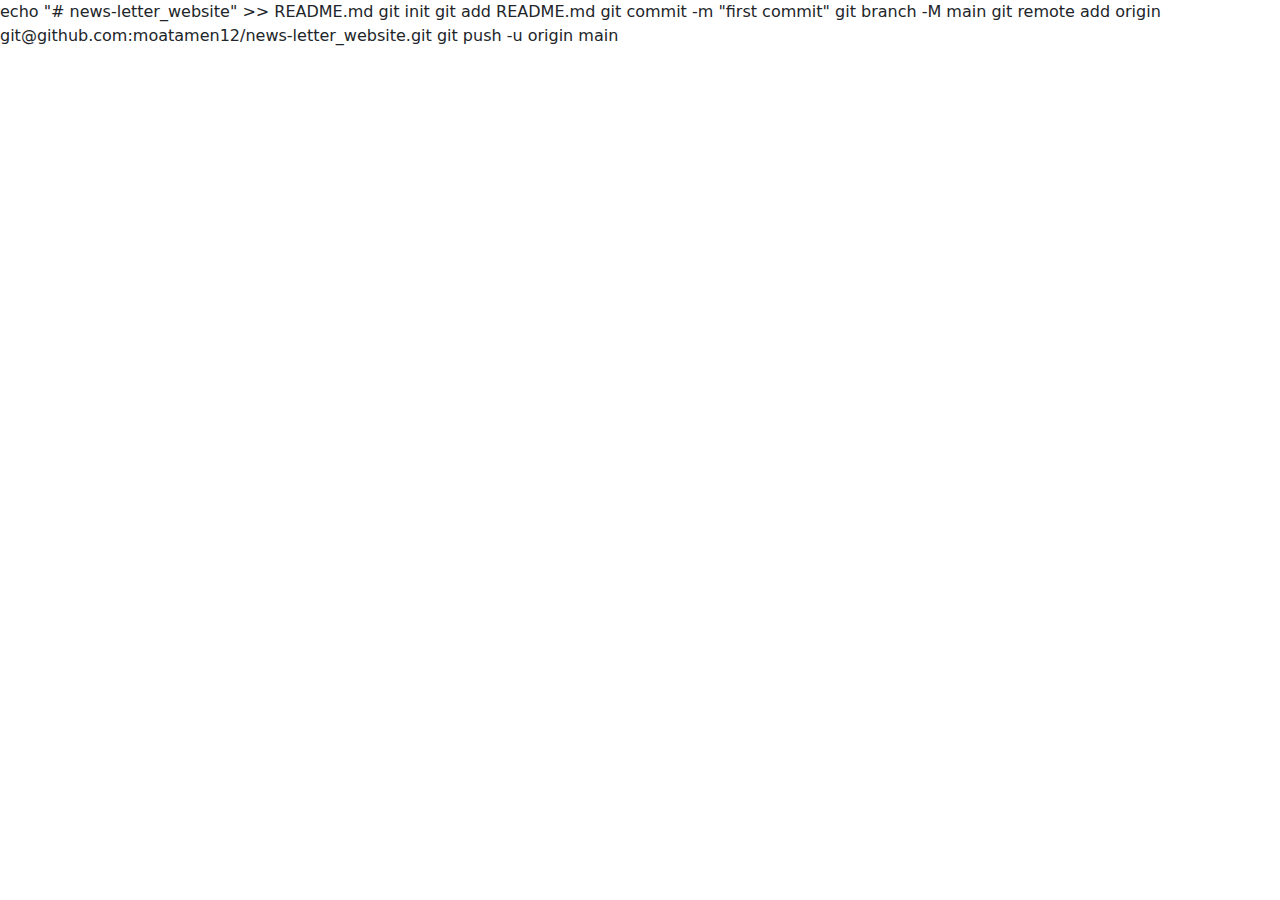
==== index.html @ 7b7d7cc2 "Initial commit" ====
<!doctype html>
<html lang="en">
  <head>
    <meta charset="utf-8">
    <meta name="viewport" content="width=device-width, initial-scale=1">
    <title>Tech News Letter</title>
    <link href="https://cdn.jsdelivr.net/npm/bootstrap@5.3.3/dist/css/bootstrap.min.css" rel="stylesheet" integrity="sha384-QWTKZyjpPEjISv5WaRU9OFeRpok6YctnYmDr5pNlyT2bRjXh0JMhjY6hW+ALEwIH" crossorigin="anonymous">
  </head>
  <body>


    

echo "# news-letter_website" >> README.md
git init
git add README.md
git commit -m "first commit"
git branch -M main
git remote add origin git@github.com:moatamen12/news-letter_website.git
git push -u origin main




    <script src="https://cdn.jsdelivr.net/npm/bootstrap@5.3.3/dist/js/bootstrap.bundle.min.js" integrity="sha384-YvpcrYf0tY3lHB60NNkmXc5s9fDVZLESaAA55NDzOxhy9GkcIdslK1eN7N6jIeHz" crossorigin="anonymous"></script>
  </body>
</html>
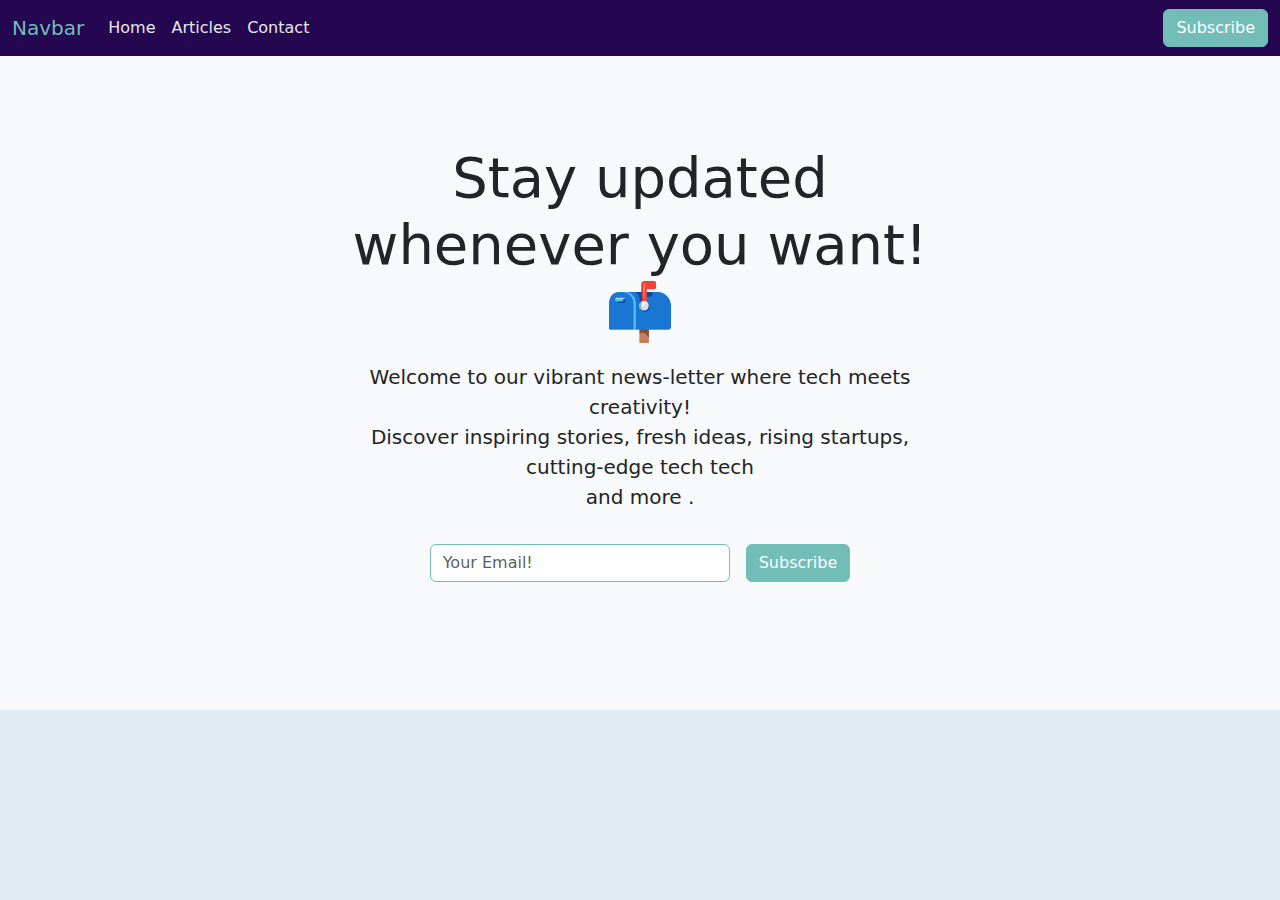
==== commit 39ad1710: "header and introduction section" ====
--- a/index.html
+++ b/index.html
@@ -5,19 +5,58 @@
     <meta name="viewport" content="width=device-width, initial-scale=1">
     <title>Tech News Letter</title>
     <link href="https://cdn.jsdelivr.net/npm/bootstrap@5.3.3/dist/css/bootstrap.min.css" rel="stylesheet" integrity="sha384-QWTKZyjpPEjISv5WaRU9OFeRpok6YctnYmDr5pNlyT2bRjXh0JMhjY6hW+ALEwIH" crossorigin="anonymous">
-  </head>
+    <link rel="stylesheet" href="style.css">
+</head>
   <body>
+    <nav class="navbar navbar-expand-lg bg-body-tertiary navbar-custom">
+        <div class="container-fluid">
+            <a class="navbar-brand" href="#">Navbar</a>
+            <button class="navbar-toggler" type="button" data-bs-toggle="collapse" data-bs-target="#navbarSupportedContent" aria-controls="navbarSupportedContent" aria-expanded="false" aria-label="Toggle navigation">
+                <span class="navbar-toggler-icon"></span>
+            </button>
+            <div class="collapse navbar-collapse" id="navbarSupportedContent">
+                <ul class="navbar-nav me-auto mb-2 mb-lg-0">
+                    <li class="nav-item">
+                        <a class="nav-link active" aria-current="page" href="#">Home</a>
+                    </li>
+
+                    <li class="nav-item">
+                        <a class="nav-link" href="#">Articles</a>
+                    </li>
+
+                    <li class="nav-item">
+                        <a class="nav-link" href="#">Contact</a>
+                    </li>
+                </ul>
+                <a class="btn btn-subscribe " type="submit">Subscribe</a>
+            </div>
+        </div>
+    </nav>
+    
+    <div class="container-fluid bg-light py-5 my-5">
+        <div class="row align-items-center justify-content-center">
+            <div class="col-md-6 text-center my-5">
+                <h1 class="display-4">Stay updated whenever you want!📫</h1>
+                <p class="lead my-3 ">Welcome to our vibrant news-letter where tech meets creativity! <br> Discover inspiring stories, fresh ideas, rising startups, cutting-edge tech tech 
+                    <br> and more .</p>
+
+                <form class="row g-3 justify-content-center my-3 ">
+                    <div class="col-md-6">
+                      <label for="inputPassword2" class="visually-hidden">Email</label>
+                      <input type="password" class="form-control form-control" id="inputPassword2" placeholder="Your Email!">
+                    </div>
+                    <div class="col-auto">
+                      <button type="submit" class="btn btn-primary mb-3 btn-subscribe">Subscribe</button>
+                    </div>
+                  </form>
+            </div>        
+        </div>
+    </div>
+
 
 
     
 
-echo "# news-letter_website" >> README.md
-git init
-git add README.md
-git commit -m "first commit"
-git branch -M main
-git remote add origin git@github.com:moatamen12/news-letter_website.git
-git push -u origin main
 
 
 
--- a/style.css
+++ b/style.css
@@ -0,0 +1,71 @@
+*{
+    margin: 0;
+    padding: 0;
+}
+body{
+    background-color: var(--accent-color);
+}
+/* header SECTION */
+.navbar-custom {
+    position: fixed;
+    top: 0;
+    width: 100%;
+    z-index: 1000;
+    background-color: var(--primary-bg) !important;
+    color: var(--primary-text) !important;
+}
+
+.navbar-custom .nav-link {
+    color: var(--primary-text) !important;
+}
+
+.navbar-custom .navbar-brand {
+    color: var(--btn-color) !important;
+}
+
+.btn-subscribe {
+    background-color: var(--btn-color) !important;
+    border-color: var(--btn-color) !important;
+    color: #fff;
+}
+.btn-subscribe:hover {
+    background-color: var(--btn-hover) !important;
+    border-color: var(--btn-hover) !important;
+    color: #fff;
+}
+
+.navbar-custom .navbar-toggler {
+    border-color: var(--btn-hover) !important; 
+}
+  
+.navbar-custom .navbar-toggler-icon {
+background-image: url("data:image/svg+xml;charset=utf8,%3Csvg xmlns='http://www.w3.org/2000/svg' viewBox='0 0 30 30'%3E <path stroke='rgba(255, 255, 255, 1)' stroke-width='2' d='M4 7h22M4 15h22M4 23h22'/%3E%3C/svg%3E") !important; /* white lines */
+}
+
+/* for the introduction section */
+.form-control {
+    border-color: var(--btn-color) !important;
+}
+
+.form-control:focus {
+    border-color: var(--btn-hover) !important;
+    box-shadow: 0 0 0 0.2rem rgba(93, 167, 162, 0.25); /* Adjust shadow color if needed */
+}
+
+
+
+
+
+
+
+/* PAGE COLOR THEME */
+:root {
+    --primary-bg: #240750;      
+    --primary-text: #E5E7EB;
+    --btn-color:#72bdb8;
+    --btn-hover: #5da7a2;    
+    --accent-color: #e2ebf4;    
+    --secondary-color: #577B8D; 
+    --highlight-color: #344C64; 
+    
+}
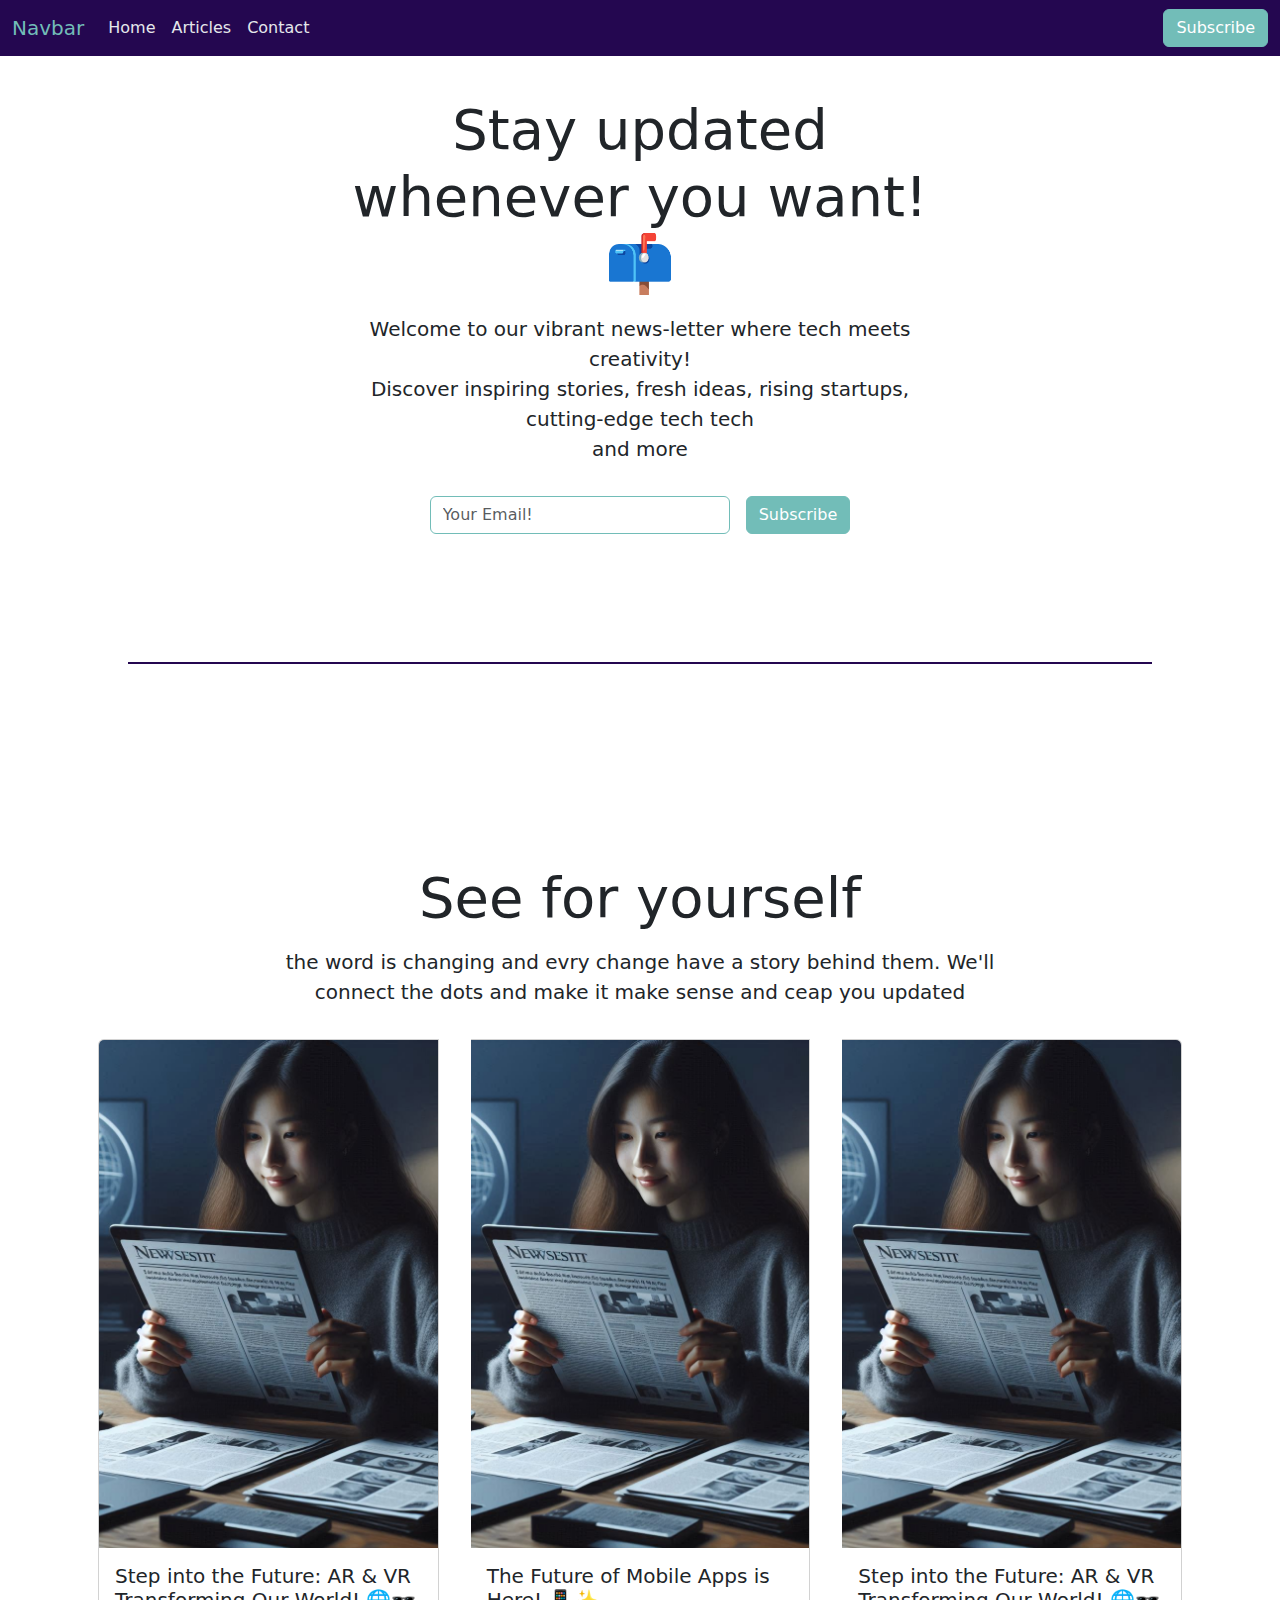
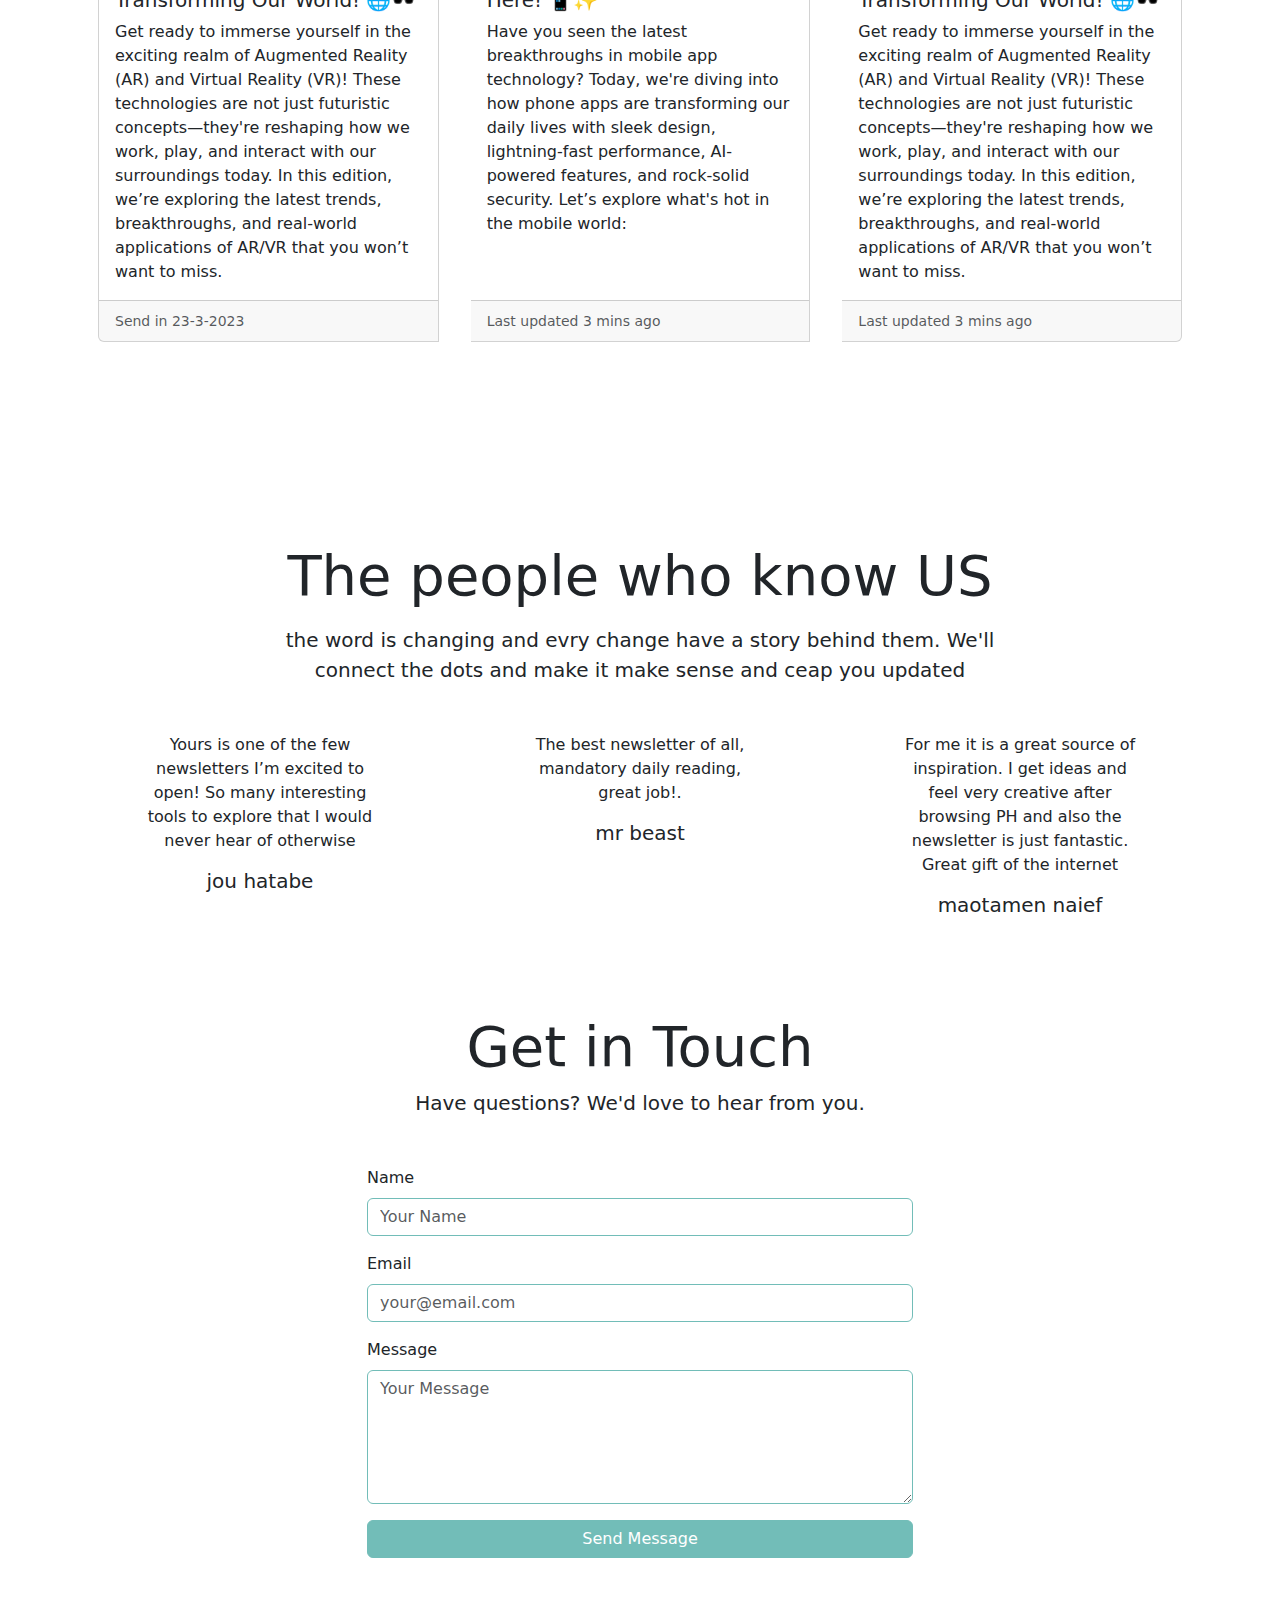
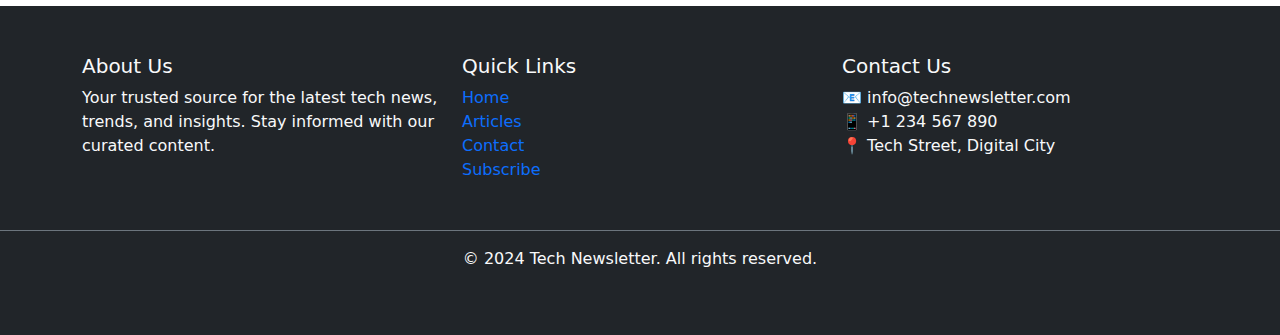
==== commit 7dc44eef: "contact/sambel-Emails/Comments/footer sections | idex done" ====
--- a/index.html
+++ b/index.html
@@ -8,6 +8,7 @@
     <link rel="stylesheet" href="style.css">
 </head>
   <body>
+    <!-- the navegation bar -->
     <nav class="navbar navbar-expand-lg bg-body-tertiary navbar-custom">
         <div class="container-fluid">
             <a class="navbar-brand" href="#">Navbar</a>
@@ -17,7 +18,7 @@
             <div class="collapse navbar-collapse" id="navbarSupportedContent">
                 <ul class="navbar-nav me-auto mb-2 mb-lg-0">
                     <li class="nav-item">
-                        <a class="nav-link active" aria-current="page" href="#">Home</a>
+                        <a class="nav-link active" aria-current="page" href="/index.html">Home</a>
                     </li>
 
                     <li class="nav-item">
@@ -32,34 +33,176 @@
             </div>
         </div>
     </nav>
-    
-    <div class="container-fluid bg-light py-5 my-5">
+   
+    <!--introduction section   -->
+    <div class="container-fluid my-5  ">
         <div class="row align-items-center justify-content-center">
             <div class="col-md-6 text-center my-5">
+
                 <h1 class="display-4">Stay updated whenever you want!📫</h1>
                 <p class="lead my-3 ">Welcome to our vibrant news-letter where tech meets creativity! <br> Discover inspiring stories, fresh ideas, rising startups, cutting-edge tech tech 
-                    <br> and more .</p>
+                    <br> and more </p>
 
                 <form class="row g-3 justify-content-center my-3 ">
                     <div class="col-md-6">
-                      <label for="inputPassword2" class="visually-hidden">Email</label>
-                      <input type="password" class="form-control form-control" id="inputPassword2" placeholder="Your Email!">
+                      <label for="inputEmail" class="visually-hidden">Email</label>
+                      <input type="password" class="form-control form-control" id="inputEmail" placeholder="Your Email!">
                     </div>
                     <div class="col-auto">
                       <button type="submit" class="btn btn-primary mb-3 btn-subscribe">Subscribe</button>
                     </div>
                   </form>
+
             </div>        
         </div>
     </div>
-
-
-
+ 
+   <div class="seperatore my-5"></div> 
+
+<!-- prev artical -->
+    <div class = "container mrgn">
+        <div class="row justify-content-center text-center">
+            <div class="col-md-8">
+                <h2 class="display-4"> See for yourself </h2>
+                <p class="lead my-3 "> the word is changing and evry change have a story behind them. We'll connect the dots and make it make sense and ceap you updated</p>  
+            </div>
+        </div>
+        <div class="card-group my-3">
+            <div class="card mx-3">
+                <img src="/images/introduction-background.png" class="card-img-top" alt="...">
+                <div class="card-body ">
+                    <h5 class="card-title">Step into the Future: AR & VR Transforming Our World! 🌐🕶️</h5>
+                    <p class="card-text">Get ready to immerse yourself in the exciting realm of Augmented Reality (AR) and Virtual Reality (VR)! These technologies are not just futuristic concepts—they're reshaping how we work, play, and interact with our surroundings today. In this edition, we’re exploring the latest trends, breakthroughs, and real-world applications of AR/VR that you won’t want to miss.</p>
+                </div>
+                <div class="card-footer">
+                    <small class="text-body-secondary">Send in 23-3-2023</small>
+                </div>
+
+            </div>
+                <div class="card mx-3">
+                    <img src="/images/introduction-background.png" class="card-img-top" alt="...">
+                <div class="card-body ">
+                    <h5 class="card-title">The Future of Mobile Apps is Here! 📱✨</h5>
+                    <p class="card-text">Have you seen the latest breakthroughs in mobile app technology? Today, we're diving into how phone apps are transforming our daily lives with sleek design, lightning-fast performance, AI-powered features, and rock-solid security. Let’s explore what's hot in the mobile world:</p>
+                </div>
+                <div class="card-footer">
+                    <small class="text-body-secondary">Last updated 3 mins ago</small>
+                </div>
+            </div>
+
+                <div class="card mx-3">
+                    <img src="/images/introduction-background.png" class="card-img-top" alt="...">
+                <div class="card-body ">
+                    <h5 class="card-title">Step into the Future: AR & VR Transforming Our World! 🌐🕶️</h5>
+                    <p class="card-text">Get ready to immerse yourself in the exciting realm of Augmented Reality (AR) and Virtual Reality (VR)! These technologies are not just futuristic concepts—they're reshaping how we work, play, and interact with our surroundings today. In this edition, we’re exploring the latest trends, breakthroughs, and real-world applications of AR/VR that you won’t want to miss.</p>
+                </div>
+                <div class="card-footer">
+                    <small class="text-body-secondary">Last updated 3 mins ago</small>
+                </div>
+            </div>
+        </div>
+    </div>
+
+<!-- Comments Section -->
+    <div class="container mrgn">
+        <div class="row justify-content-center text-center">
+            <div class="col-md-8">
+                <h2 class="display-4"> The people who know US </h2>
+                <p class="lead my-3 "> the word is changing and evry change have a story behind them. We'll connect the dots and make it make sense and ceap you updated</p>  
+            </div>
+        </div>
+        <div class="row justify-content-around my-3">
+            <div class="card text-center mb-4 bg-transparent border-0" style="width: 18rem;">
+                <div class="card-body">
+                <p class="card-text">Yours is one of the few newsletters I’m excited to open! So many interesting tools to explore that I would never hear of otherwise</p>
+                <h5 class="card-title">jou hatabe</h5>
+                </div>
+            </div>
+
+
+
+            <div class="card text-center mb-4 bg-transparent border-0" style="width: 18rem;">
+                <div class="card-body">
+                <p class="card-text">The best newsletter of all, mandatory daily reading, great job!.</p>
+                <h5 class="card-title">mr beast</h5>
+                </div>
+            </div>
+
+            <div class="card text-center mb-4 bg-transparent border-0" style="width: 18rem;">
+                <div class="card-body">
+                <p class="card-text">For me it is a great source of inspiration. I get ideas and feel very creative after browsing PH and also the newsletter is just fantastic. Great gift of the internet</p>
+                <h5 class="card-title">maotamen naief</h5>
+                </div>
+            </div>
+
+        </div>
+    </div>
     
-
-
-
-
+<!-- Contact Section -->
+    <section class="container my-5">
+        <div class="row justify-content-center">
+            <div class="col-md-8 text-center">
+                <h2 class="display-4">Get in Touch</h2>
+                <p class="lead mb-5">Have questions? We'd love to hear from you.</p>
+            </div>
+            <div class="col-md-6">
+                <form>
+                    <div class="mb-3">
+                        <label for="name" class="form-label">Name</label>
+                        <input type="text" class="form-control" id="name" placeholder="Your Name">
+                    </div>
+                    <div class="mb-3">
+                        <label for="email" class="form-label">Email</label>
+                        <input type="email" class="form-control" id="email" placeholder="your@email.com">
+                    </div>
+                    <div class="mb-3">
+                        <label for="message" class="form-label">Message</label>
+                        <textarea class="form-control" id="message" rows="5" placeholder="Your Message"></textarea>
+                    </div>
+                    <button type="submit" class="btn btn-subscribe w-100">Send Message</button>
+                </form>
+            </div>
+        </div>
+    </section>
+
+<!--  footer-->
+    <footer class="bg-dark text-light py-5 ">
+        <div class="container">
+            <div class="row">
+
+                <div class="col-md-4 mb-3">
+                    <h5>About Us</h5>
+                    <p class="text-color">Your trusted source for the latest tech news, trends, and insights. Stay informed with our curated content.</p>
+                </div>
+                
+
+                <div class="col-md-4 mb-3">
+                    <h5>Quick Links</h5>
+                    <ul class="list-unstyled">
+                        <li><a href="#" class="text-color text-decoration-none">Home</a></li>
+                        <li><a href="#" class="text-color text-decoration-none">Articles</a></li>
+                        <li><a href="#" class="text-color text-decoration-none">Contact</a></li>
+                        <li><a href="#" class="text-color text-decoration-none">Subscribe</a></li>
+                    </ul>
+                </div>
+                
+
+                <div class="col-md-4 mb-3">
+                    <h5>Contact Us</h5>
+                    <ul class="list-unstyled text-color">
+                        <li>📧 info@technewsletter.com</li>
+                        <li>📱 +1 234 567 890</li>
+                        <li>📍 Tech Street, Digital City</li>
+                    </ul>
+                </div>
+            </div>
+        </div>
+        
+
+        <div class="text-center py-3 mt-3 border-top border-secondary">
+            <p class="text-color mb-0">&copy; 2024 Tech Newsletter. All rights reserved.</p>
+        </div>
+    </footer>
 
     <script src="https://cdn.jsdelivr.net/npm/bootstrap@5.3.3/dist/js/bootstrap.bundle.min.js" integrity="sha384-YvpcrYf0tY3lHB60NNkmXc5s9fDVZLESaAA55NDzOxhy9GkcIdslK1eN7N6jIeHz" crossorigin="anonymous"></script>
   </body>
--- a/style.css
+++ b/style.css
@@ -3,7 +3,7 @@
     padding: 0;
 }
 body{
-    background-color: var(--accent-color);
+    background-color: #ffffff;
 }
 /* header SECTION */
 .navbar-custom {
@@ -43,6 +43,9 @@
 }
 
 /* for the introduction section */
+/* .costom-bg{
+    background-color:var(--accent-color)
+} */
 .form-control {
     border-color: var(--btn-color) !important;
 }
@@ -53,11 +56,29 @@
 }
 
 
+/* seperator */
+.seperatore {
+    border-top: 2px solid var(--primary-bg);
+    width: 80%;
+    margin: 1rem auto;
+    padding:0;
+}
 
 
 
 
 
+
+
+/* Subscribe */
+
+
+.text-colo{
+    color: var(--primary-text);
+}
+.mrgn{
+    margin-top: 200px;
+}
 /* PAGE COLOR THEME */
 :root {
     --primary-bg: #240750;      
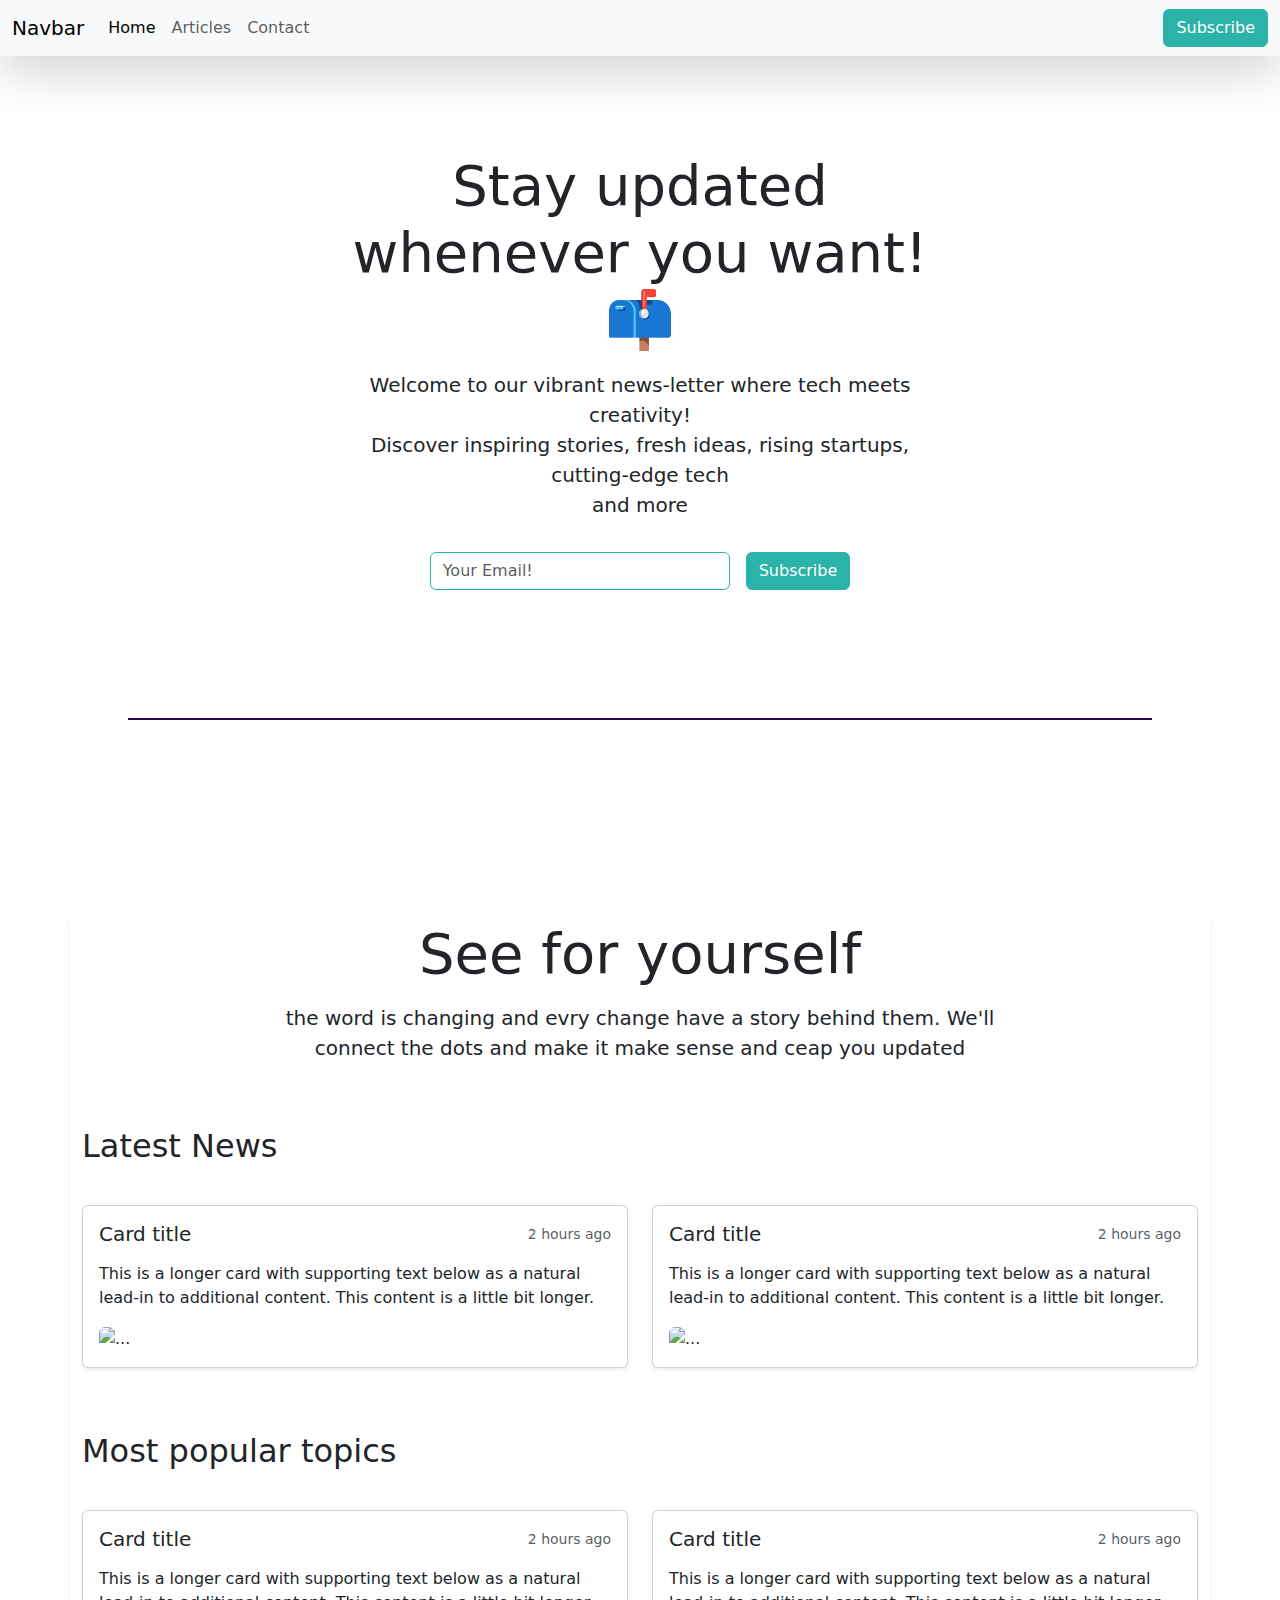
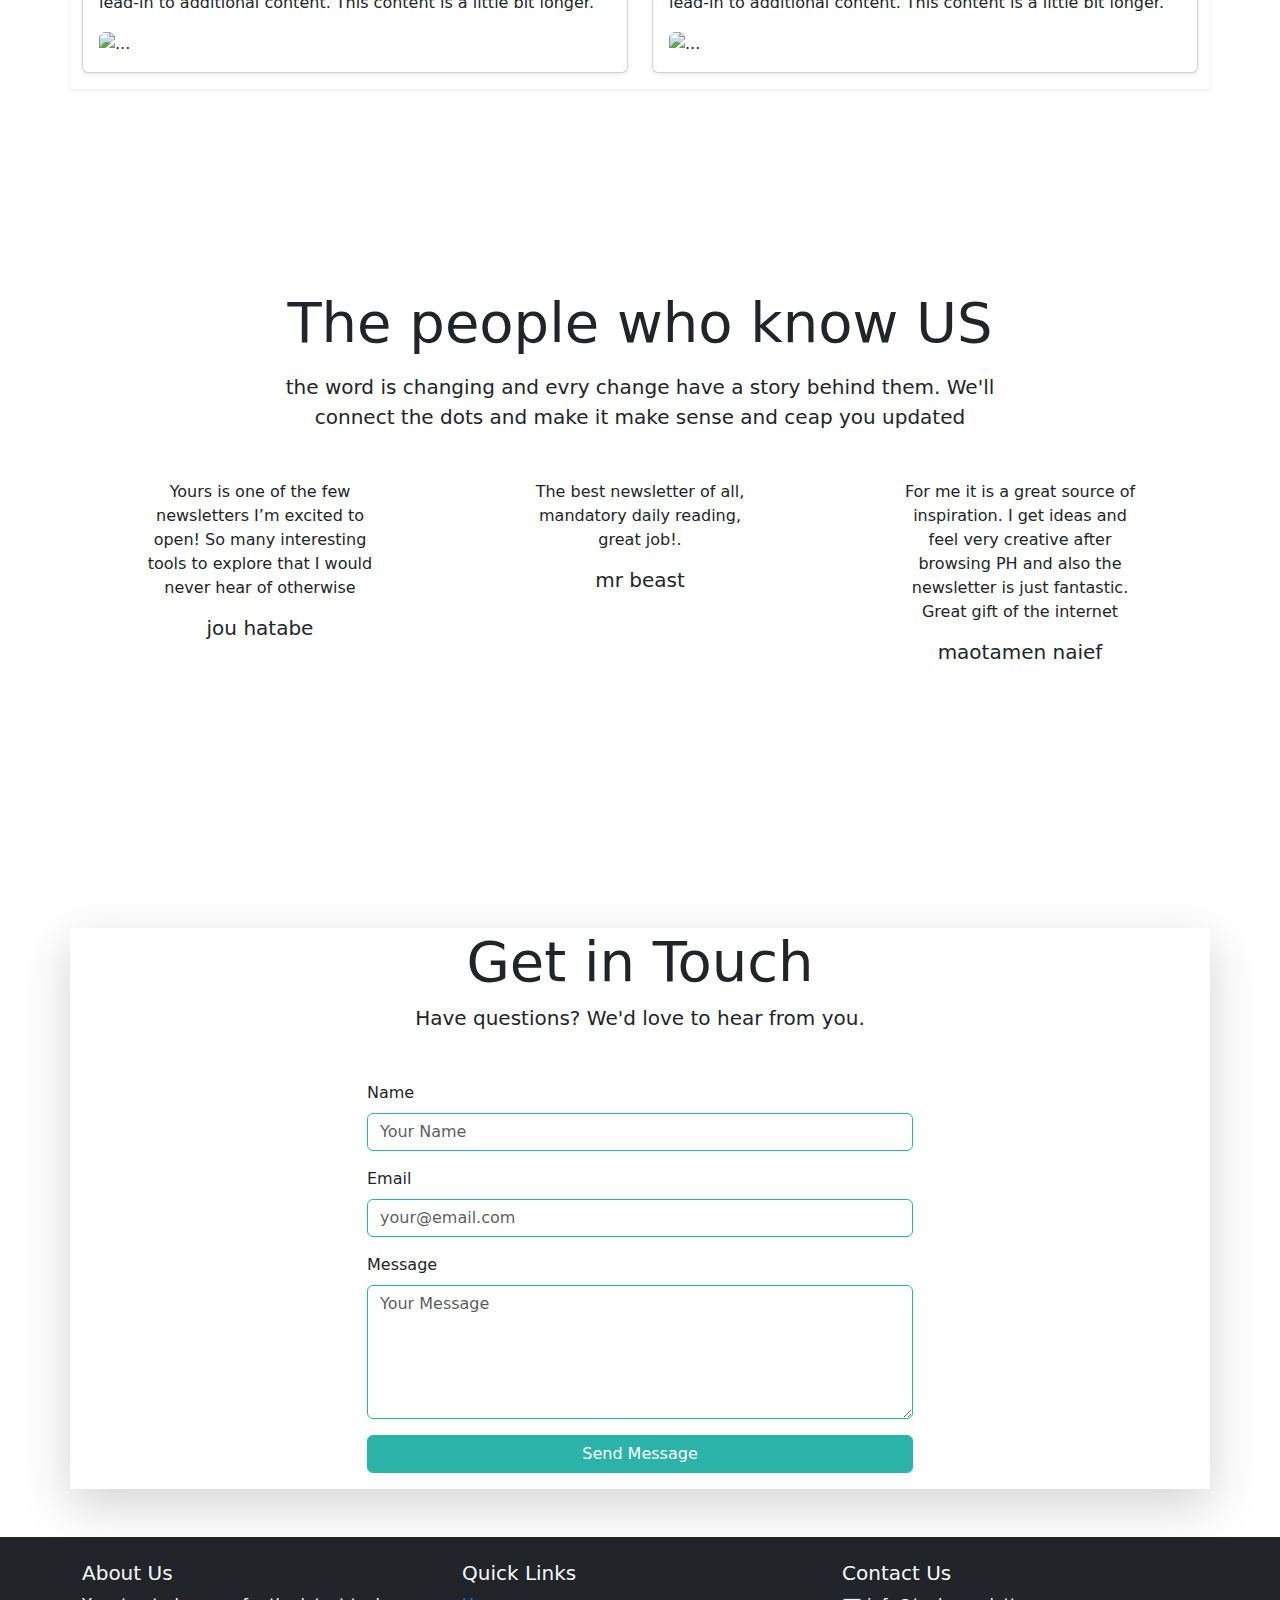
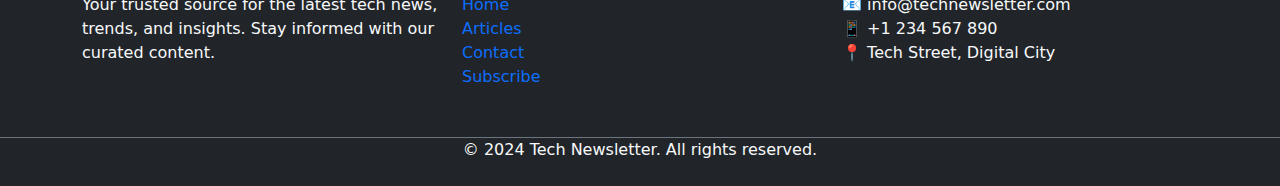
==== commit 33c80d4e: "base ui done" ====
--- a/index.html
+++ b/index.html
@@ -9,7 +9,7 @@
 </head>
   <body>
     <!-- the navegation bar -->
-    <nav class="navbar navbar-expand-lg bg-body-tertiary navbar-custom">
+    <nav class="navbar navbar-expand-lg bg-body-tertiary shadow-lg">
         <div class="container-fluid">
             <a class="navbar-brand" href="#">Navbar</a>
             <button class="navbar-toggler" type="button" data-bs-toggle="collapse" data-bs-target="#navbarSupportedContent" aria-controls="navbarSupportedContent" aria-expanded="false" aria-label="Toggle navigation">
@@ -18,7 +18,7 @@
             <div class="collapse navbar-collapse" id="navbarSupportedContent">
                 <ul class="navbar-nav me-auto mb-2 mb-lg-0">
                     <li class="nav-item">
-                        <a class="nav-link active" aria-current="page" href="/index.html">Home</a>
+                        <a class="nav-link active" aria-current="page" href="index.html">Home</a>
                     </li>
 
                     <li class="nav-item">
@@ -26,7 +26,7 @@
                     </li>
 
                     <li class="nav-item">
-                        <a class="nav-link" href="#">Contact</a>
+                        <a class="nav-link" href="/">Contact</a>
                     </li>
                 </ul>
                 <a class="btn btn-subscribe " type="submit">Subscribe</a>
@@ -35,12 +35,12 @@
     </nav>
    
     <!--introduction section   -->
-    <div class="container-fluid my-5  ">
+    <section class="container-fluid my-5 ">
         <div class="row align-items-center justify-content-center">
             <div class="col-md-6 text-center my-5">
 
                 <h1 class="display-4">Stay updated whenever you want!📫</h1>
-                <p class="lead my-3 ">Welcome to our vibrant news-letter where tech meets creativity! <br> Discover inspiring stories, fresh ideas, rising startups, cutting-edge tech tech 
+                <p class="lead my-3 ">Welcome to our vibrant news-letter where tech meets creativity! <br> Discover inspiring stories, fresh ideas, rising startups, cutting-edge tech  
                     <br> and more </p>
 
                 <form class="row g-3 justify-content-center my-3 ">
@@ -55,56 +55,87 @@
 
             </div>        
         </div>
-    </div>
+    </section>
  
    <div class="seperatore my-5"></div> 
 
-<!-- prev artical -->
-    <div class = "container mrgn">
+    <!-- prev artical -->
+    <section class="container mrgn shadow-sm">
         <div class="row justify-content-center text-center">
             <div class="col-md-8">
                 <h2 class="display-4"> See for yourself </h2>
-                <p class="lead my-3 "> the word is changing and evry change have a story behind them. We'll connect the dots and make it make sense and ceap you updated</p>  
-            </div>
-        </div>
-        <div class="card-group my-3">
-            <div class="card mx-3">
-                <img src="/images/introduction-background.png" class="card-img-top" alt="...">
-                <div class="card-body ">
-                    <h5 class="card-title">Step into the Future: AR & VR Transforming Our World! 🌐🕶️</h5>
-                    <p class="card-text">Get ready to immerse yourself in the exciting realm of Augmented Reality (AR) and Virtual Reality (VR)! These technologies are not just futuristic concepts—they're reshaping how we work, play, and interact with our surroundings today. In this edition, we’re exploring the latest trends, breakthroughs, and real-world applications of AR/VR that you won’t want to miss.</p>
-                </div>
-                <div class="card-footer">
-                    <small class="text-body-secondary">Send in 23-3-2023</small>
-                </div>
-
-            </div>
-                <div class="card mx-3">
-                    <img src="/images/introduction-background.png" class="card-img-top" alt="...">
-                <div class="card-body ">
-                    <h5 class="card-title">The Future of Mobile Apps is Here! 📱✨</h5>
-                    <p class="card-text">Have you seen the latest breakthroughs in mobile app technology? Today, we're diving into how phone apps are transforming our daily lives with sleek design, lightning-fast performance, AI-powered features, and rock-solid security. Let’s explore what's hot in the mobile world:</p>
-                </div>
-                <div class="card-footer">
-                    <small class="text-body-secondary">Last updated 3 mins ago</small>
-                </div>
-            </div>
-
-                <div class="card mx-3">
-                    <img src="/images/introduction-background.png" class="card-img-top" alt="...">
-                <div class="card-body ">
-                    <h5 class="card-title">Step into the Future: AR & VR Transforming Our World! 🌐🕶️</h5>
-                    <p class="card-text">Get ready to immerse yourself in the exciting realm of Augmented Reality (AR) and Virtual Reality (VR)! These technologies are not just futuristic concepts—they're reshaping how we work, play, and interact with our surroundings today. In this edition, we’re exploring the latest trends, breakthroughs, and real-world applications of AR/VR that you won’t want to miss.</p>
-                </div>
-                <div class="card-footer">
-                    <small class="text-body-secondary">Last updated 3 mins ago</small>
-                </div>
-            </div>
-        </div>
-    </div>
+                <p class="lead my-3"> the word is changing and evry change have a story behind them. We'll connect the dots and make it make sense and ceap you updated</p>  
+            </div>
+        </div>
+
+
+
+
+        <!-- Latest News -->
+         <h2 class="my-5">Latest News</h2>
+         <section class="row row-cols-1 row-cols-md-2 g-4">
+
+            <div class="col my-3">
+                <div class="card shadow-sm ">
+                    <div class="card-body">
+                        <div class="d-flex justify-content-between align-items-center mb-3">
+                            <h5 class="card-title mb-0">Card title</h5>
+                            <small class="text-muted">2 hours ago</small>
+                        </div>
+                        <p class="card-text">This is a longer card with supporting text below as a natural lead-in to additional content. This content is a little bit longer.</p>
+                        <img src="images/background.webp" class="card-img-bottom rounded" alt="..." style="height: 200px; ">
+                    </div>    
+                </div>
+            </div>
+
+            <div class="col my-3">
+                <div class="card shadow-sm ">
+                    <div class="card-body">
+                        <div class="d-flex justify-content-between align-items-center mb-3">
+                            <h5 class="card-title mb-0">Card title</h5>
+                            <small class="text-muted">2 hours ago</small>
+                        </div>
+                        <p class="card-text">This is a longer card with supporting text below as a natural lead-in to additional content. This content is a little bit longer.</p>
+                        <img src="images/background.webp" class="card-img-bottom rounded" alt="..." style="height: 200px; ">
+                    </div>    
+                </div>
+            </div>
+        </section>
+
+        <!-- Most popular topics -->
+        <h2 class="my-5">Most popular topics</h2>
+        <section class="row row-cols-1 row-cols-md-2 g-4">
+            <div class="col my-3">
+                <div class="card shadow-sm ">
+                    <div class="card-body">
+                        <div class="d-flex justify-content-between align-items-center mb-3">
+                            <h5 class="card-title mb-0">Card title</h5>
+                            <small class="text-muted">2 hours ago</small>
+                        </div>
+                        <p class="card-text">This is a longer card with supporting text below as a natural lead-in to additional content. This content is a little bit longer.</p>
+                        <img src="images/background.webp" class="card-img-bottom rounded" alt="..." style="height: 200px; ">
+                    </div>    
+                </div>
+            </div>
+           
+            <div class="col my-3">
+                <div class="card shadow-sm ">
+                    <div class="card-body">
+                        <div class="d-flex justify-content-between align-items-center mb-3">
+                            <h5 class="card-title mb-0">Card title</h5>
+                            <small class="text-muted">2 hours ago</small>
+                        </div>
+                        <p class="card-text">This is a longer card with supporting text below as a natural lead-in to additional content. This content is a little bit longer.</p>
+                        <img src="images/background.webp" class="card-img-bottom rounded" alt="..." style="height: 200px; ">
+                    </div>    
+                </div>
+            </div>
+       </section>
+
+    </section>
 
 <!-- Comments Section -->
-    <div class="container mrgn">
+    <section class="container mrgn">
         <div class="row justify-content-center text-center">
             <div class="col-md-8">
                 <h2 class="display-4"> The people who know US </h2>
@@ -136,11 +167,11 @@
             </div>
 
         </div>
-    </div>
+    </section>
     
 <!-- Contact Section -->
-    <section class="container my-5">
-        <div class="row justify-content-center">
+    <section class="container my-5 mb-5 ">
+        <div class="row justify-content-center shadow-lg">
             <div class="col-md-8 text-center">
                 <h2 class="display-4">Get in Touch</h2>
                 <p class="lead mb-5">Have questions? We'd love to hear from you.</p>
@@ -159,14 +190,17 @@
                         <label for="message" class="form-label">Message</label>
                         <textarea class="form-control" id="message" rows="5" placeholder="Your Message"></textarea>
                     </div>
-                    <button type="submit" class="btn btn-subscribe w-100">Send Message</button>
+                    <div class="mb-3">
+                        <button type="submit" class="btn btn-subscribe w-100">Send Message</button>
+                    </div>
+                   
                 </form>
             </div>
         </div>
     </section>
 
 <!--  footer-->
-    <footer class="bg-dark text-light py-5 ">
+    <footer class="bg-dark text-light py-4 ">
         <div class="container">
             <div class="row">
 
@@ -199,7 +233,7 @@
         </div>
         
 
-        <div class="text-center py-3 mt-3 border-top border-secondary">
+        <div class="text-center  mt-3 border-top border-secondary">
             <p class="text-color mb-0">&copy; 2024 Tech Newsletter. All rights reserved.</p>
         </div>
     </footer>
--- a/style.css
+++ b/style.css
@@ -3,7 +3,7 @@
     padding: 0;
 }
 body{
-    background-color: #ffffff;
+    background-color: var(--background) ;
 }
 /* header SECTION */
 .navbar-custom {
@@ -11,7 +11,7 @@
     top: 0;
     width: 100%;
     z-index: 1000;
-    background-color: var(--primary-bg) !important;
+    background-color: var(--background) !important;
     color: var(--primary-text) !important;
 }
 
@@ -64,29 +64,42 @@
     padding:0;
 }
 
+/* prev */
+.card {
+    overflow: hidden;  /* Ensures image stays within card boundaries */
+}
 
+.card-img-top {
+    width: 100%;
+    height: 200px;
+    object-fit: cover;
+    max-height: 200px;
+    transition: transform 0.3s ease;  /* Smooth transition for hover effects */
+}
 
 
 
 
 
 /* Subscribe */
-
-
 .text-colo{
     color: var(--primary-text);
 }
 .mrgn{
     margin-top: 200px;
+    margin-bottom: 200px;
+    overflow: auto; /* prevents margin collapse */
 }
+
+
 /* PAGE COLOR THEME */
 :root {
-    --primary-bg: #240750;      
-    --primary-text: #E5E7EB;
-    --btn-color:#72bdb8;
-    --btn-hover: #5da7a2;    
+    --primary-bg: #240750;  
+    --background:#ffffff;
+    --primary-text: #354154;
+    --btn-color: #2bb2a9; 
+    --btn-hover: #59aca6;
     --accent-color: #e2ebf4;    
     --secondary-color: #577B8D; 
-    --highlight-color: #344C64; 
-    
+    --highlight-color: #344C64;  
 }
